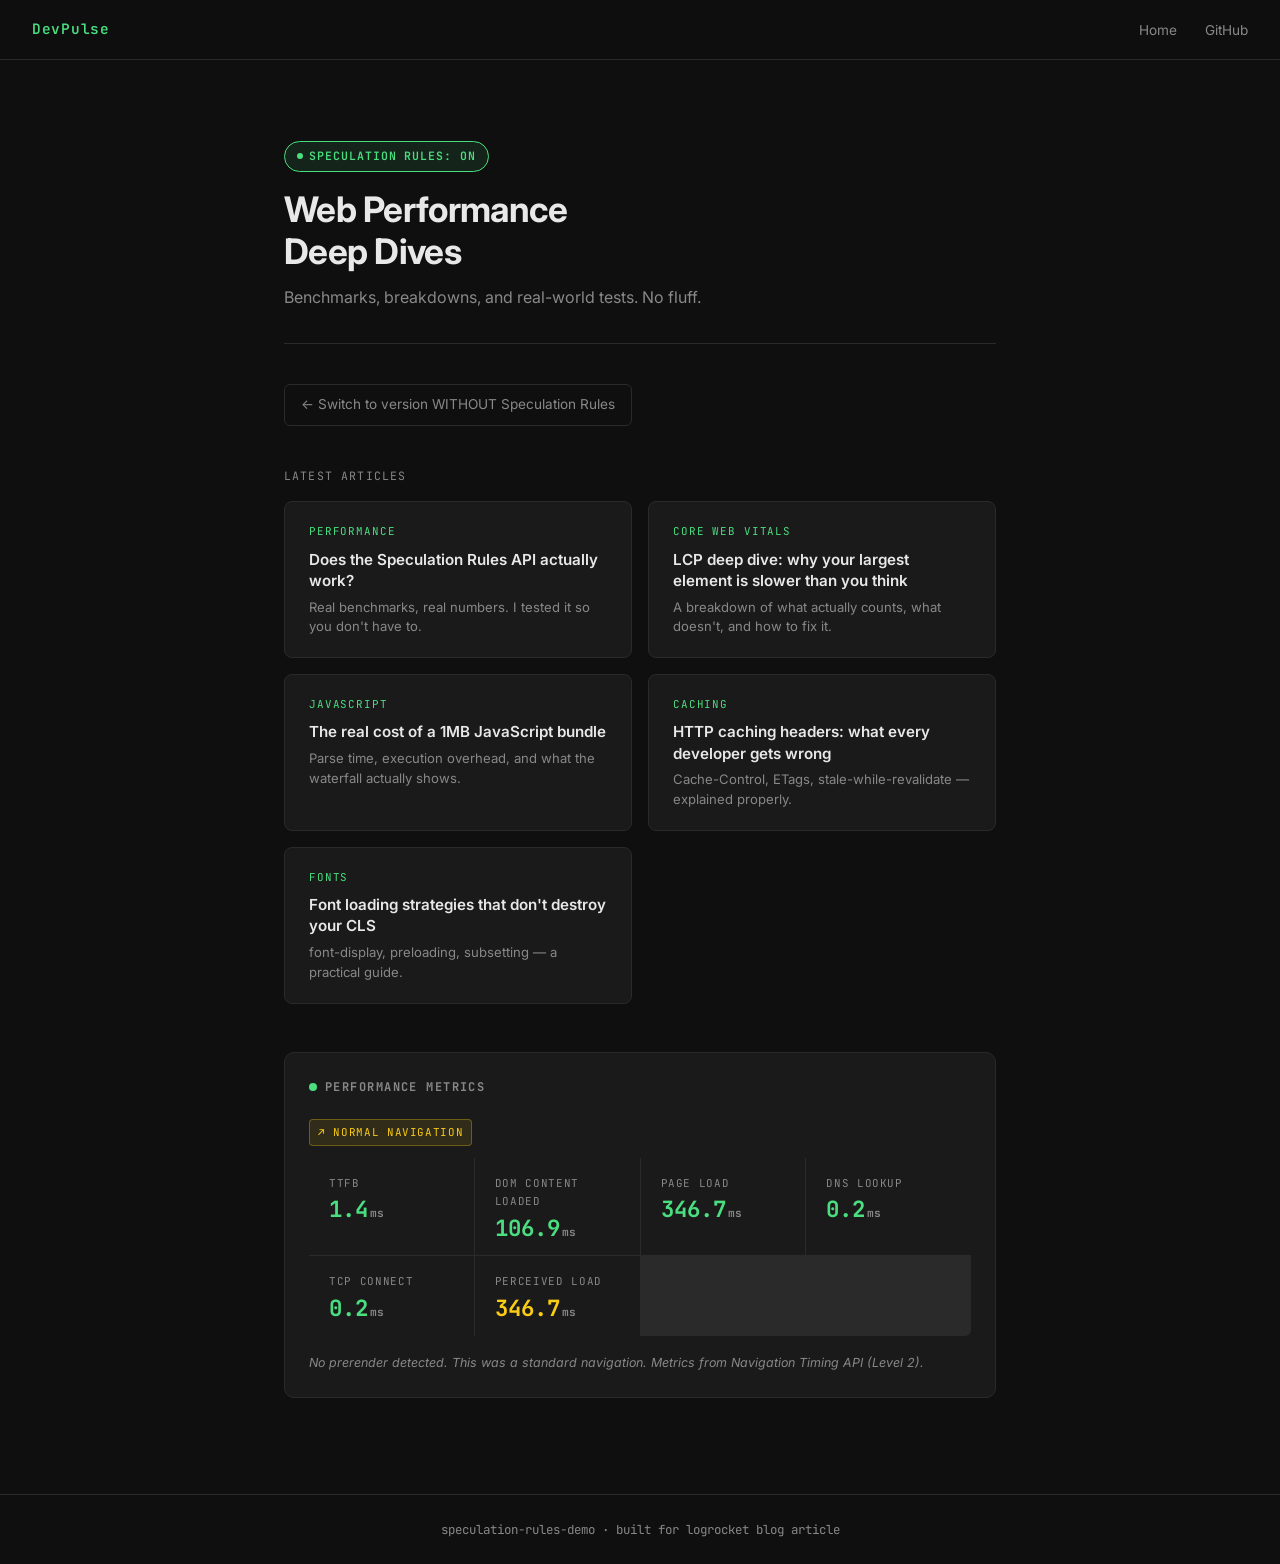
==== with-speculation.html @ 293fe5ec "feat: commplete tutorial for speculation rule api" ====
<!DOCTYPE html>
<html lang="en">
<head>
  <meta charset="UTF-8" />
  <meta name="viewport" content="width=device-width, initial-scale=1.0" />
  <title>DevPulse — With Speculation Rules</title>
  <link rel="preconnect" href="https://fonts.googleapis.com" />
  <link rel="preconnect" href="https://fonts.gstatic.com" crossorigin />
  <link href="https://fonts.googleapis.com/css2?family=Inter:wght@400;500;600;700&family=JetBrains+Mono:wght@400;600&display=swap" rel="stylesheet" />
  <link rel="stylesheet" href="styles.css" />

  <!-- ✅ SPECULATION RULES ENABLED -->
  <script type="speculationrules">
  {
    "prerender": [
      {
        "where": { "href_matches": "/articles/*" },
        "eagerness": "moderate"
      }
    ],
    "prefetch": [
      {
        "where": { "href_matches": "/articles/*" },
        "eagerness": "conservative"
      }
    ]
  }
  </script>
</head>
<body>

  <header class="site-header">
    <span class="logo">DevPulse</span>
    <nav>
      <a href="with-speculation.html">Home</a>
      <a href="https://github.com" target="_blank">GitHub</a>
    </nav>
  </header>

  <main class="container">
    <div class="hero">
      <div style="margin-bottom: 1rem;">
        <span class="mode-badge on">
          <span class="dot"></span>
          Speculation Rules: ON
        </span>
      </div>
      <h1>Web Performance<br />Deep Dives</h1>
      <p>Benchmarks, breakdowns, and real-world tests. No fluff.</p>
    </div>

    <a class="toggle-version" href="without-speculation.html">
      ← Switch to version WITHOUT Speculation Rules
    </a>

    <p class="articles-label">Latest Articles</p>

    <div class="article-grid">
      <a class="article-card" href="articles/article-1.html">
        <div class="tag">Performance</div>
        <h3>Does the Speculation Rules API actually work?</h3>
        <p>Real benchmarks, real numbers. I tested it so you don't have to.</p>
      </a>

      <a class="article-card" href="articles/article-2.html">
        <div class="tag">Core Web Vitals</div>
        <h3>LCP deep dive: why your largest element is slower than you think</h3>
        <p>A breakdown of what actually counts, what doesn't, and how to fix it.</p>
      </a>

      <a class="article-card" href="articles/article-3.html">
        <div class="tag">JavaScript</div>
        <h3>The real cost of a 1MB JavaScript bundle</h3>
        <p>Parse time, execution overhead, and what the waterfall actually shows.</p>
      </a>

      <a class="article-card" href="articles/article-4.html">
        <div class="tag">Caching</div>
        <h3>HTTP caching headers: what every developer gets wrong</h3>
        <p>Cache-Control, ETags, stale-while-revalidate — explained properly.</p>
      </a>

      <a class="article-card" href="articles/article-5.html">
        <div class="tag">Fonts</div>
        <h3>Font loading strategies that don't destroy your CLS</h3>
        <p>font-display, preloading, subsetting — a practical guide.</p>
      </a>
    </div>

    <div id="perf-dashboard">
      <h2>Performance Metrics</h2>
      <p class="perf-note">Navigate to an article and come back — or navigate to an article to see its metrics.</p>
    </div>
  </main>

  <footer class="site-footer">
    speculation-rules-demo · built for logrocket blog article
  </footer>

  <script src="perf-logger.js"></script>
</body>
</html>
---- styles.css ----
*, *::before, *::after { box-sizing: border-box; margin: 0; padding: 0; }

:root {
  --bg: #0f0f0f;
  --surface: #1a1a1a;
  --border: #2a2a2a;
  --text: #e8e8e8;
  --muted: #888;
  --accent: #4ade80;
  --accent-dim: rgba(74, 222, 128, 0.1);
  --warning: #facc15;
  --danger: #f87171;
  --font-mono: 'JetBrains Mono', 'Fira Code', 'Courier New', monospace;
  --font-sans: 'Inter', system-ui, sans-serif;
}

body {
  background: var(--bg);
  color: var(--text);
  font-family: var(--font-sans);
  font-size: 16px;
  line-height: 1.7;
  min-height: 100vh;
}

a { color: var(--accent); text-decoration: none; }
a:hover { text-decoration: underline; }

/* ── Layout ── */
.site-header {
  border-bottom: 1px solid var(--border);
  padding: 1rem 2rem;
  display: flex;
  align-items: center;
  justify-content: space-between;
  position: sticky;
  top: 0;
  background: rgba(15,15,15,0.95);
  backdrop-filter: blur(8px);
  z-index: 100;
}

.site-header .logo {
  font-family: var(--font-mono);
  font-size: 0.9rem;
  color: var(--accent);
  font-weight: 600;
  letter-spacing: 0.05em;
}

.site-header nav a {
  font-size: 0.85rem;
  color: var(--muted);
  margin-left: 1.5rem;
}
.site-header nav a:hover { color: var(--text); text-decoration: none; }

.container {
  max-width: 760px;
  margin: 0 auto;
  padding: 2rem 1.5rem;
}

/* ── Mode badge ── */
.mode-badge {
  display: inline-flex;
  align-items: center;
  gap: 0.4rem;
  font-family: var(--font-mono);
  font-size: 0.72rem;
  font-weight: 600;
  letter-spacing: 0.08em;
  text-transform: uppercase;
  padding: 0.3rem 0.75rem;
  border-radius: 999px;
  border: 1px solid;
}

.mode-badge.on {
  color: var(--accent);
  border-color: var(--accent);
  background: var(--accent-dim);
}

.mode-badge.off {
  color: var(--danger);
  border-color: var(--danger);
  background: rgba(248, 113, 113, 0.08);
}

.mode-badge .dot {
  width: 6px;
  height: 6px;
  border-radius: 50%;
  background: currentColor;
}

.mode-badge.on .dot { animation: pulse 1.5s infinite; }

@keyframes pulse {
  0%, 100% { opacity: 1; }
  50% { opacity: 0.3; }
}

/* ── Hero ── */
.hero {
  padding: 3rem 0 2rem;
  border-bottom: 1px solid var(--border);
  margin-bottom: 2.5rem;
}

.hero h1 {
  font-size: clamp(1.6rem, 4vw, 2.2rem);
  font-weight: 700;
  line-height: 1.2;
  margin-bottom: 0.75rem;
  letter-spacing: -0.02em;
}

.hero p {
  color: var(--muted);
  font-size: 1rem;
  max-width: 560px;
}

/* ── Article grid ── */
.articles-label {
  font-family: var(--font-mono);
  font-size: 0.72rem;
  color: var(--muted);
  letter-spacing: 0.1em;
  text-transform: uppercase;
  margin-bottom: 1rem;
}

.article-grid {
  display: grid;
  grid-template-columns: 1fr 1fr;
  gap: 1rem;
  margin-bottom: 3rem;
}

@media (max-width: 560px) {
  .article-grid { grid-template-columns: 1fr; }
}

.article-card {
  display: block;
  border: 1px solid var(--border);
  border-radius: 8px;
  padding: 1.25rem 1.5rem;
  background: var(--surface);
  transition: border-color 0.2s, background 0.2s;
  color: var(--text);
  text-decoration: none;
}

.article-card:hover {
  border-color: var(--accent);
  background: #1f1f1f;
  text-decoration: none;
}

.article-card .tag {
  font-family: var(--font-mono);
  font-size: 0.68rem;
  color: var(--accent);
  letter-spacing: 0.08em;
  text-transform: uppercase;
  margin-bottom: 0.5rem;
}

.article-card h3 {
  font-size: 0.95rem;
  font-weight: 600;
  line-height: 1.4;
  margin-bottom: 0.4rem;
}

.article-card p {
  font-size: 0.82rem;
  color: var(--muted);
  line-height: 1.5;
}

/* ── Toggle link ── */
.toggle-version {
  display: inline-flex;
  align-items: center;
  gap: 0.5rem;
  font-size: 0.85rem;
  color: var(--muted);
  border: 1px solid var(--border);
  padding: 0.5rem 1rem;
  border-radius: 6px;
  transition: all 0.2s;
  margin-bottom: 2.5rem;
}

.toggle-version:hover {
  color: var(--text);
  border-color: var(--muted);
  text-decoration: none;
}

/* ── Perf Dashboard ── */
#perf-dashboard {
  background: var(--surface);
  border: 1px solid var(--border);
  border-radius: 10px;
  padding: 1.5rem;
  margin-top: 2rem;
}

#perf-dashboard h2 {
  font-family: var(--font-mono);
  font-size: 0.75rem;
  color: var(--muted);
  letter-spacing: 0.12em;
  text-transform: uppercase;
  margin-bottom: 1.25rem;
  display: flex;
  align-items: center;
  gap: 0.5rem;
}

#perf-dashboard h2::before {
  content: '';
  display: inline-block;
  width: 8px;
  height: 8px;
  border-radius: 50%;
  background: var(--accent);
}

.perf-grid {
  display: grid;
  grid-template-columns: repeat(auto-fit, minmax(160px, 1fr));
  gap: 1px;
  background: var(--border);
  border-radius: 6px;
  overflow: hidden;
  margin-bottom: 1rem;
}

.perf-metric {
  background: var(--surface);
  padding: 1rem 1.25rem;
}

.perf-metric .label {
  font-family: var(--font-mono);
  font-size: 0.68rem;
  color: var(--muted);
  letter-spacing: 0.06em;
  text-transform: uppercase;
  margin-bottom: 0.4rem;
}

.perf-metric .value {
  font-family: var(--font-mono);
  font-size: 1.4rem;
  font-weight: 700;
  color: var(--accent);
  line-height: 1;
}

.perf-metric .value.warn { color: var(--warning); }
.perf-metric .value.danger { color: var(--danger); }

.perf-metric .unit {
  font-size: 0.7rem;
  color: var(--muted);
  margin-left: 2px;
}

.perf-note {
  font-size: 0.78rem;
  color: var(--muted);
  font-style: italic;
}

.nav-type-badge {
  display: inline-block;
  font-family: var(--font-mono);
  font-size: 0.68rem;
  padding: 0.2rem 0.5rem;
  border-radius: 4px;
  margin-bottom: 0.75rem;
  text-transform: uppercase;
  letter-spacing: 0.06em;
}

.nav-type-badge.prerender {
  background: var(--accent-dim);
  color: var(--accent);
  border: 1px solid rgba(74,222,128,0.3);
}

.nav-type-badge.navigate {
  background: rgba(250,204,21,0.1);
  color: var(--warning);
  border: 1px solid rgba(250,204,21,0.3);
}

/* ── Article page ── */
.back-link {
  display: inline-flex;
  align-items: center;
  gap: 0.4rem;
  font-size: 0.85rem;
  color: var(--muted);
  margin-bottom: 2rem;
}
.back-link:hover { color: var(--text); text-decoration: none; }

.article-hero {
  margin-bottom: 2rem;
  padding-bottom: 2rem;
  border-bottom: 1px solid var(--border);
}

.article-hero .category {
  font-family: var(--font-mono);
  font-size: 0.72rem;
  color: var(--accent);
  letter-spacing: 0.1em;
  text-transform: uppercase;
  margin-bottom: 0.75rem;
}

.article-hero h1 {
  font-size: clamp(1.4rem, 3.5vw, 2rem);
  font-weight: 700;
  line-height: 1.25;
  letter-spacing: -0.02em;
  margin-bottom: 0.75rem;
}

.article-hero .meta {
  font-size: 0.82rem;
  color: var(--muted);
}

.article-body p {
  margin-bottom: 1.25rem;
  color: #ccc;
}

.article-body h2 {
  font-size: 1.1rem;
  font-weight: 600;
  margin: 2rem 0 0.75rem;
  color: var(--text);
}

.article-body pre {
  background: #111;
  border: 1px solid var(--border);
  border-radius: 6px;
  padding: 1.25rem;
  font-family: var(--font-mono);
  font-size: 0.82rem;
  overflow-x: auto;
  margin-bottom: 1.25rem;
  color: #a8d8a8;
}

.article-images {
  display: grid;
  grid-template-columns: 1fr 1fr;
  gap: 0.75rem;
  margin: 1.5rem 0;
}

.article-figure {
  margin: 0;
}

.article-img {
  width: 100%;
  aspect-ratio: 16/9;
  object-fit: cover;
  border: 1px solid var(--border);
  border-radius: 6px;
  display: block;
}

.article-figure figcaption {
  font-family: var(--font-mono);
  font-size: 0.68rem;
  color: var(--muted);
  text-align: center;
  margin-top: 0.4rem;
}

/* ── Footer ── */
.site-footer {
  border-top: 1px solid var(--border);
  padding: 1.5rem 2rem;
  text-align: center;
  font-size: 0.78rem;
  color: var(--muted);
  margin-top: 4rem;
  font-family: var(--font-mono);
}
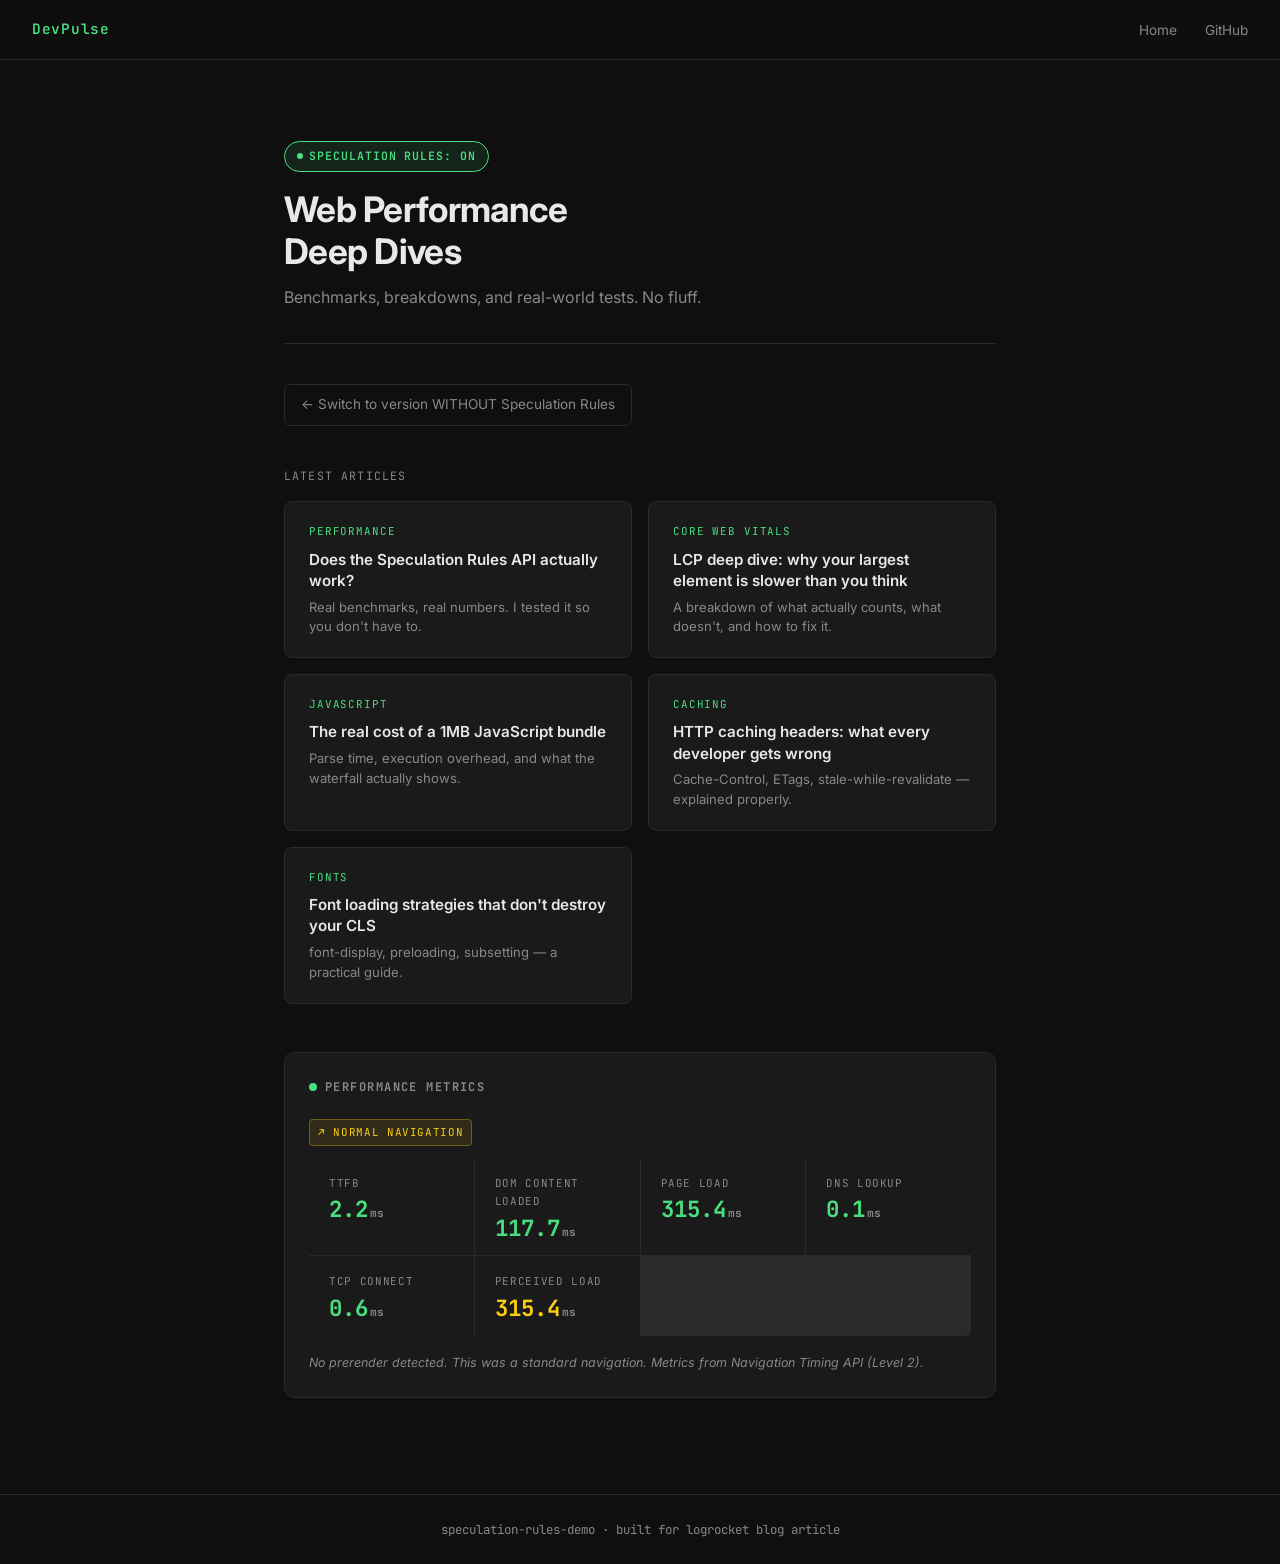
==== commit 20d4d1e1: "fix: switch speculation rules to explicit URLs and fix HTML formatting Replace href_matches document" ====
--- a/with-speculation.html
+++ b/with-speculation.html
@@ -1,102 +1,138 @@
-<!DOCTYPE html>
+<!doctype html>
 <html lang="en">
-<head>
-  <meta charset="UTF-8" />
-  <meta name="viewport" content="width=device-width, initial-scale=1.0" />
-  <title>DevPulse — With Speculation Rules</title>
-  <link rel="preconnect" href="https://fonts.googleapis.com" />
-  <link rel="preconnect" href="https://fonts.gstatic.com" crossorigin />
-  <link href="https://fonts.googleapis.com/css2?family=Inter:wght@400;500;600;700&family=JetBrains+Mono:wght@400;600&display=swap" rel="stylesheet" />
-  <link rel="stylesheet" href="styles.css" />
+    <head>
+        <meta charset="UTF-8" />
+        <meta name="viewport" content="width=device-width, initial-scale=1.0" />
+        <title>DevPulse — With Speculation Rules</title>
+        <link rel="preconnect" href="https://fonts.googleapis.com" />
+        <link rel="preconnect" href="https://fonts.gstatic.com" crossorigin />
+        <link
+            href="https://fonts.googleapis.com/css2?family=Inter:wght@400;500;600;700&family=JetBrains+Mono:wght@400;600&display=swap"
+            rel="stylesheet"
+        />
+        <link rel="stylesheet" href="styles.css" />
 
-  <!-- ✅ SPECULATION RULES ENABLED -->
-  <script type="speculationrules">
-  {
-    "prerender": [
-      {
-        "where": { "href_matches": "/articles/*" },
-        "eagerness": "moderate"
-      }
-    ],
-    "prefetch": [
-      {
-        "where": { "href_matches": "/articles/*" },
-        "eagerness": "conservative"
-      }
-    ]
-  }
-  </script>
-</head>
-<body>
+        <script type="speculationrules">
+            {
+                "prerender": [
+                    {
+                        "urls": [
+                            "http://localhost:3000/articles/article-1.html",
+                            "http://localhost:3000/articles/article-2.html",
+                            "http://localhost:3000/articles/article-3.html",
+                            "http://localhost:3000/articles/article-4.html",
+                            "http://localhost:3000/articles/article-5.html"
+                        ],
+                        "eagerness": "moderate"
+                    }
+                ],
+                "prefetch": [
+                    {
+                        "urls": [
+                            "http://localhost:3000/articles/article-1.html",
+                            "http://localhost:3000/articles/article-2.html",
+                            "http://localhost:3000/articles/article-3.html",
+                            "http://localhost:3000/articles/article-4.html",
+                            "http://localhost:3000/articles/article-5.html"
+                        ],
+                        "eagerness": "conservative"
+                    }
+                ]
+            }
+        </script>
+    </head>
+    <body>
+        <header class="site-header">
+            <span class="logo">DevPulse</span>
+            <nav>
+                <a href="with-speculation.html">Home</a>
+                <a href="https://github.com" target="_blank">GitHub</a>
+            </nav>
+        </header>
 
-  <header class="site-header">
-    <span class="logo">DevPulse</span>
-    <nav>
-      <a href="with-speculation.html">Home</a>
-      <a href="https://github.com" target="_blank">GitHub</a>
-    </nav>
-  </header>
+        <main class="container">
+            <div class="hero">
+                <div style="margin-bottom: 1rem">
+                    <span class="mode-badge on">
+                        <span class="dot"></span>
+                        Speculation Rules: ON
+                    </span>
+                </div>
+                <h1>Web Performance<br />Deep Dives</h1>
+                <p>Benchmarks, breakdowns, and real-world tests. No fluff.</p>
+            </div>
 
-  <main class="container">
-    <div class="hero">
-      <div style="margin-bottom: 1rem;">
-        <span class="mode-badge on">
-          <span class="dot"></span>
-          Speculation Rules: ON
-        </span>
-      </div>
-      <h1>Web Performance<br />Deep Dives</h1>
-      <p>Benchmarks, breakdowns, and real-world tests. No fluff.</p>
-    </div>
+            <a class="toggle-version" href="without-speculation.html">
+                ← Switch to version WITHOUT Speculation Rules
+            </a>
 
-    <a class="toggle-version" href="without-speculation.html">
-      ← Switch to version WITHOUT Speculation Rules
-    </a>
+            <p class="articles-label">Latest Articles</p>
 
-    <p class="articles-label">Latest Articles</p>
+            <div class="article-grid">
+                <a class="article-card" href="articles/article-1.html">
+                    <div class="tag">Performance</div>
+                    <h3>Does the Speculation Rules API actually work?</h3>
+                    <p>
+                        Real benchmarks, real numbers. I tested it so you don't
+                        have to.
+                    </p>
+                </a>
 
-    <div class="article-grid">
-      <a class="article-card" href="articles/article-1.html">
-        <div class="tag">Performance</div>
-        <h3>Does the Speculation Rules API actually work?</h3>
-        <p>Real benchmarks, real numbers. I tested it so you don't have to.</p>
-      </a>
+                <a class="article-card" href="articles/article-2.html">
+                    <div class="tag">Core Web Vitals</div>
+                    <h3>
+                        LCP deep dive: why your largest element is slower than
+                        you think
+                    </h3>
+                    <p>
+                        A breakdown of what actually counts, what doesn't, and
+                        how to fix it.
+                    </p>
+                </a>
 
-      <a class="article-card" href="articles/article-2.html">
-        <div class="tag">Core Web Vitals</div>
-        <h3>LCP deep dive: why your largest element is slower than you think</h3>
-        <p>A breakdown of what actually counts, what doesn't, and how to fix it.</p>
-      </a>
+                <a class="article-card" href="articles/article-3.html">
+                    <div class="tag">JavaScript</div>
+                    <h3>The real cost of a 1MB JavaScript bundle</h3>
+                    <p>
+                        Parse time, execution overhead, and what the waterfall
+                        actually shows.
+                    </p>
+                </a>
 
-      <a class="article-card" href="articles/article-3.html">
-        <div class="tag">JavaScript</div>
-        <h3>The real cost of a 1MB JavaScript bundle</h3>
-        <p>Parse time, execution overhead, and what the waterfall actually shows.</p>
-      </a>
+                <a class="article-card" href="articles/article-4.html">
+                    <div class="tag">Caching</div>
+                    <h3>
+                        HTTP caching headers: what every developer gets wrong
+                    </h3>
+                    <p>
+                        Cache-Control, ETags, stale-while-revalidate — explained
+                        properly.
+                    </p>
+                </a>
 
-      <a class="article-card" href="articles/article-4.html">
-        <div class="tag">Caching</div>
-        <h3>HTTP caching headers: what every developer gets wrong</h3>
-        <p>Cache-Control, ETags, stale-while-revalidate — explained properly.</p>
-      </a>
+                <a class="article-card" href="articles/article-5.html">
+                    <div class="tag">Fonts</div>
+                    <h3>Font loading strategies that don't destroy your CLS</h3>
+                    <p>
+                        font-display, preloading, subsetting — a practical
+                        guide.
+                    </p>
+                </a>
+            </div>
 
-      <a class="article-card" href="articles/article-5.html">
-        <div class="tag">Fonts</div>
-        <h3>Font loading strategies that don't destroy your CLS</h3>
-        <p>font-display, preloading, subsetting — a practical guide.</p>
-      </a>
-    </div>
+            <div id="perf-dashboard">
+                <h2>Performance Metrics</h2>
+                <p class="perf-note">
+                    Navigate to an article and come back — or navigate to an
+                    article to see its metrics.
+                </p>
+            </div>
+        </main>
 
-    <div id="perf-dashboard">
-      <h2>Performance Metrics</h2>
-      <p class="perf-note">Navigate to an article and come back — or navigate to an article to see its metrics.</p>
-    </div>
-  </main>
+        <footer class="site-footer">
+            speculation-rules-demo · built for logrocket blog article
+        </footer>
 
-  <footer class="site-footer">
-    speculation-rules-demo · built for logrocket blog article
-  </footer>
-
-  <script src="perf-logger.js"></script>
-</body>
+        <script src="perf-logger.js"></script>
+    </body>
 </html>
